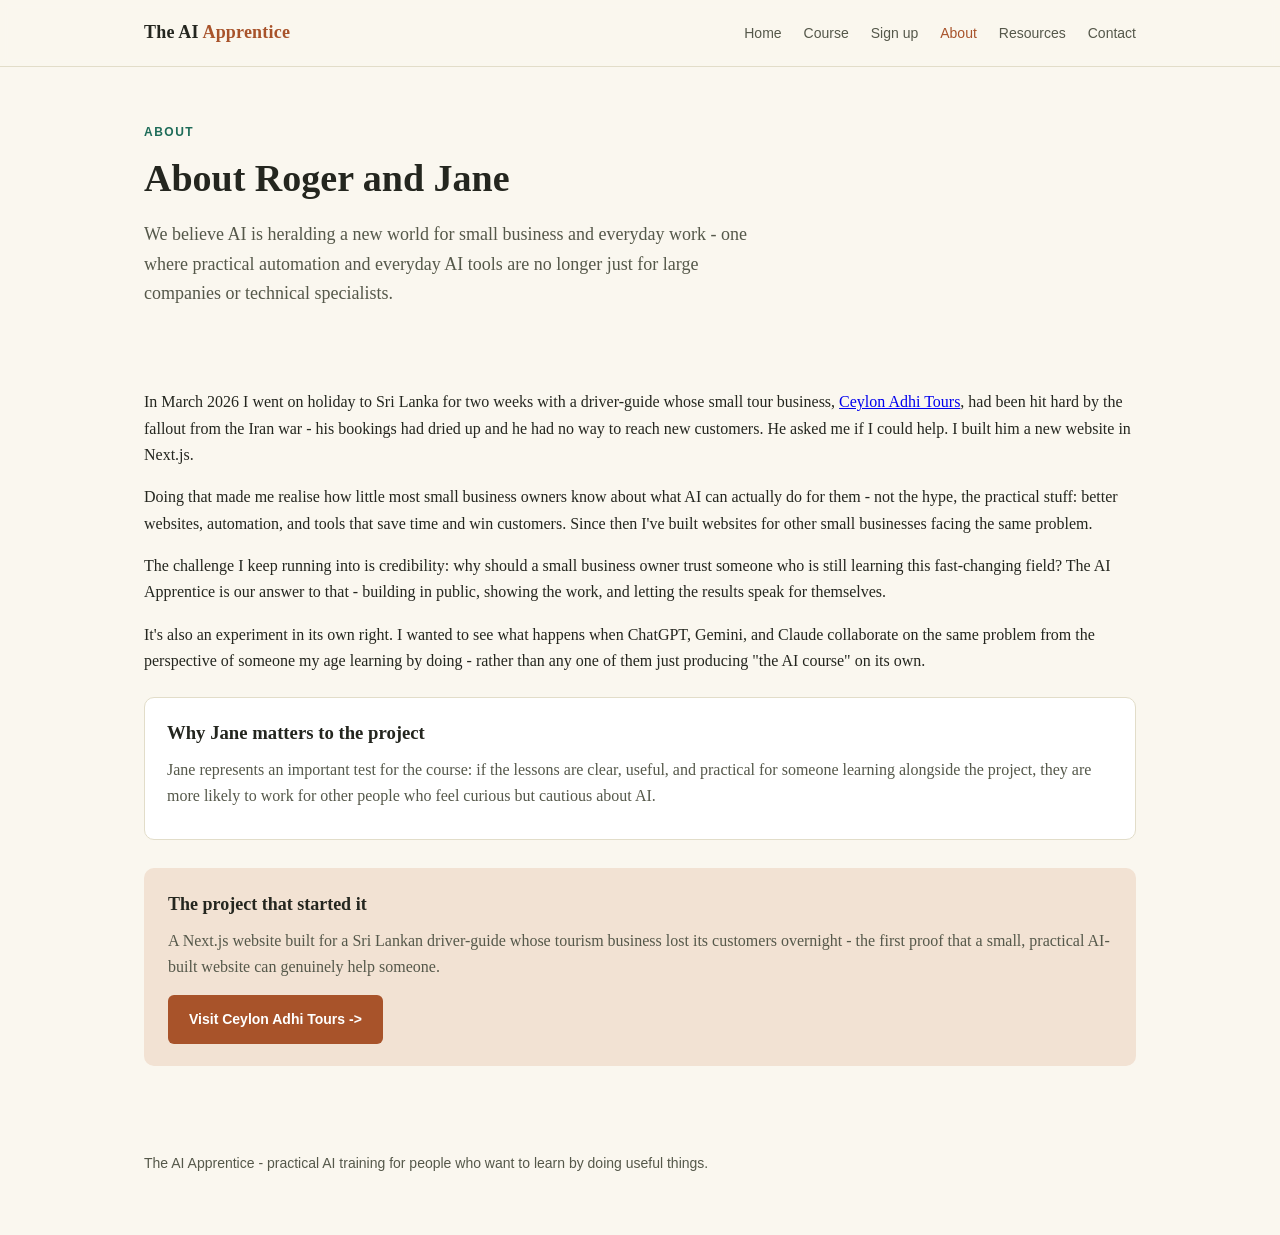
==== about.html @ 132ba8b7 "Add files via upload" ====
<!DOCTYPE html>
<html lang="en">
<head>
<meta charset="UTF-8">
<meta name="viewport" content="width=device-width, initial-scale=1.0">
<title>About Roger and Jane - The AI Apprentice</title>
<meta name="description" content="About the people behind The AI Apprentice.">
<link rel="stylesheet" href="styles.css">
</head>
<body>

<header class="site">
  <div class="wrap">
    <a class="brand" href="index.html">The AI <span>Apprentice</span></a>
    <nav>
      <a href="index.html">Home</a>
      <a href="course.html">Course</a>
      <a href="signup.html">Sign up</a>
      <a href="about.html" class="active">About</a>
      <a href="resources.html">Resources</a>
      <a href="contact.html">Contact</a>
    </nav>
  </div>
</header>

<div class="wrap">

  <section class="hero" style="border-top:none;">
    <div class="eyebrow">About</div>
    <h1>About Roger and Jane</h1>
    <p class="lede">
      We believe AI is heralding a new world for small business and everyday work - one where
      practical automation and everyday AI tools are no longer just for large companies
      or technical specialists.
    </p>
  </section>

  <section style="border-top:none; padding-top:0;">
    <p>
      In March 2026 I went on holiday to Sri Lanka for two weeks with a driver-guide
      whose small tour business, <a href="https://www.ceylonadhitours.com" target="_blank" rel="noopener">Ceylon Adhi Tours</a>,
      had been hit hard by the fallout from the Iran war - his bookings had dried up and
      he had no way to reach new customers. He asked me if I could help. I built him a
      new website in Next.js.
    </p>
    <p>
      Doing that made me realise how little most small business owners know about what
      AI can actually do for them - not the hype, the practical stuff: better websites,
      automation, and tools that save time and win customers. Since then I've built
      websites for other small businesses facing the same problem.
    </p>
    <p>
      The challenge I keep running into is credibility: why should a small business
      owner trust someone who is still learning this fast-changing field? The AI
      Apprentice is our answer to that - building in public, showing the work, and
      letting the results speak for themselves.
    </p>
    <p>
      It's also an experiment in its own right. I wanted to see what happens when
      ChatGPT, Gemini, and Claude collaborate on the same problem from the perspective
      of someone my age learning by doing - rather than any one of them just producing
      "the AI course" on its own.
    </p>

    <div class="note-panel">
      <h3>Why Jane matters to the project</h3>
      <p>
        Jane represents an important test for the course: if the lessons are clear, useful,
        and practical for someone learning alongside the project, they are more likely to
        work for other people who feel curious but cautious about AI.
      </p>
    </div>

    <div class="callout" style="margin-top: 28px;">
      <h3>The project that started it</h3>
      <p>
        A Next.js website built for a Sri Lankan driver-guide whose tourism business
        lost its customers overnight - the first proof that a small, practical AI-built
        website can genuinely help someone.
      </p>
      <a class="btn btn-primary" href="https://www.ceylonadhitours.com" target="_blank" rel="noopener">Visit Ceylon Adhi Tours -></a>
    </div>
  </section>

</div>

<footer>
  <div class="wrap">The AI Apprentice - practical AI training for people who want to learn by doing useful things.</div>
</footer>

</body>
</html>
---- styles.css ----
:root {
  --ink: #24261f;
  --ink-soft: #55584a;
  --paper: #faf7ef;
  --paper-raised: #ffffff;
  --line: #e2ddc9;
  --accent: #a8532a;
  --accent-soft: #f2e2d3;
  --teal: #1d6b58;
  --teal-soft: #e1f0e9;
}
* { box-sizing: border-box; }
body {
  margin: 0;
  background: var(--paper);
  color: var(--ink);
  font-family: -apple-system, BlinkMacSystemFont, "Segoe UI", Georgia, serif;
  line-height: 1.65;
}
.wrap { max-width: 1040px; margin: 0 auto; padding: 0 24px; }
.wrap > p, .wrap > .section-intro { max-width: 700px; }

header.site {
  border-bottom: 1px solid var(--line);
  padding: 18px 0;
  position: sticky;
  top: 0;
  background: rgba(250, 247, 239, 0.94);
  backdrop-filter: blur(4px);
  z-index: 10;
}
header.site .wrap { display: flex; align-items: center; justify-content: space-between; flex-wrap: wrap; gap: 10px; }
.brand { font-weight: 700; font-size: 18px; letter-spacing: 0.2px; color: var(--ink); text-decoration: none; }
.brand span { color: var(--accent); }
nav a {
  color: var(--ink-soft);
  text-decoration: none;
  font-size: 14px;
  margin-left: 18px;
  font-family: -apple-system, BlinkMacSystemFont, "Segoe UI", sans-serif;
}
nav a:hover, nav a.active { color: var(--accent); }

.hero { padding: 56px 0 36px; }
.hero-split { padding: 58px 0 44px; border-top: none; }
.hero-grid {
  display: grid;
  grid-template-columns: minmax(0, 0.9fr) minmax(320px, 1.1fr);
  gap: 38px;
  align-items: center;
}
.hero-copy { max-width: 560px; }
.hero-media img {
  width: 100%;
  display: block;
  border-radius: 10px;
  border: 1px solid var(--line);
  aspect-ratio: 16 / 10;
  object-fit: cover;
}
.eyebrow {
  font-family: -apple-system, BlinkMacSystemFont, "Segoe UI", sans-serif;
  text-transform: uppercase;
  letter-spacing: 1.5px;
  font-size: 12px;
  color: var(--teal);
  font-weight: 600;
  margin-bottom: 14px;
}
h1 { font-size: 38px; line-height: 1.2; margin: 0 0 18px; }
.lede { font-size: 18px; color: var(--ink-soft); max-width: 620px; margin: 0 0 28px; }
.cta-row { display: flex; gap: 12px; flex-wrap: wrap; }
.btn {
  font-family: -apple-system, BlinkMacSystemFont, "Segoe UI", sans-serif;
  display: inline-block;
  padding: 12px 20px;
  border-radius: 6px;
  text-decoration: none;
  font-size: 14px;
  font-weight: 600;
  border: 1px solid transparent;
  cursor: pointer;
}
.btn-primary { background: var(--accent); color: #fff; }
.btn-ghost { border: 1px solid var(--line); color: var(--ink); background: transparent; }
.hero-points {
  display: flex;
  flex-wrap: wrap;
  gap: 8px;
  margin-top: 18px;
}
.hero-points span {
  font-family: -apple-system, BlinkMacSystemFont, "Segoe UI", sans-serif;
  font-size: 13px;
  border: 1px solid var(--line);
  background: var(--paper-raised);
  border-radius: 999px;
  padding: 6px 10px;
  color: var(--ink-soft);
}

section { padding: 46px 0; border-top: 1px solid var(--line); }
h2 { font-size: 25px; margin: 0 0 8px; }
.section-intro { color: var(--ink-soft); margin: 0 0 30px; max-width: 600px; }

.week {
  background: var(--paper-raised);
  border: 1px solid var(--line);
  border-radius: 10px;
  margin-bottom: 14px;
  overflow: hidden;
}
.week summary {
  cursor: pointer;
  list-style: none;
  padding: 18px 22px;
  display: flex;
  align-items: center;
  justify-content: space-between;
  font-family: -apple-system, BlinkMacSystemFont, "Segoe UI", sans-serif;
}
.week summary::-webkit-details-marker { display: none; }
.week-title { display: flex; align-items: center; gap: 14px; }
.week-num {
  background: var(--accent-soft);
  color: var(--accent);
  font-weight: 700;
  font-size: 13px;
  width: 30px; height: 30px;
  border-radius: 50%;
  display: flex; align-items: center; justify-content: center;
  flex-shrink: 0;
}
.week-title strong { font-size: 16px; }
.chevron { color: var(--ink-soft); font-size: 13px; transition: transform 0.15s; }
.week[open] .chevron { transform: rotate(90deg); }
.week-body { padding: 0 22px 22px 66px; }
.week-body h4 {
  font-family: -apple-system, BlinkMacSystemFont, "Segoe UI", sans-serif;
  font-size: 12px;
  text-transform: uppercase;
  letter-spacing: 0.8px;
  color: var(--ink-soft);
  margin: 16px 0 6px;
}
.week-body p, .week-body li { margin: 0 0 4px; font-size: 15px; }
.week-body ul { margin: 0 0 8px; padding-left: 20px; }
.project-box {
  background: var(--teal-soft);
  border-radius: 8px;
  padding: 12px 16px;
  margin-top: 14px;
  font-size: 14.5px;
}
.project-box b { color: var(--teal); }

.example-box {
  background: var(--accent-soft);
  border-radius: 8px;
  padding: 12px 16px;
  margin-top: 14px;
  font-size: 14.5px;
}
.example-box b { color: var(--accent); display: block; margin-bottom: 4px; }
.example-box .before { color: var(--ink-soft); }
.example-box .after { margin-top: 8px; }
.example-box hr { border: none; border-top: 1px dashed var(--line); margin: 10px 0; }

.worksheet-box {
  background: var(--paper-raised);
  border: 1px dashed var(--line);
  border-radius: 8px;
  padding: 12px 16px;
  margin-top: 14px;
  font-size: 14.5px;
}
.worksheet-box b { color: var(--teal); display: block; margin-bottom: 6px; }
.worksheet-box ol { margin: 0; padding-left: 20px; }
.worksheet-box li { margin-bottom: 6px; }

.code-block {
  background: #f1efe8;
  border: 1px solid var(--line);
  border-radius: 6px;
  padding: 10px 14px;
  font-family: ui-monospace, SFMono-Regular, Menlo, Consolas, monospace;
  font-size: 12.5px;
  white-space: pre-wrap;
  margin: 8px 0;
  color: var(--ink);
  overflow-x: auto;
}

.callout {
  background: var(--accent-soft);
  border-radius: 10px;
  padding: 22px 24px;
  margin-top: 8px;
}
.callout h3 { margin: 0 0 8px; font-size: 18px; }
.callout p { margin: 0 0 14px; color: var(--ink-soft); }
.callout a.btn-primary { display: inline-block; }

.card-grid { display: grid; grid-template-columns: repeat(auto-fit, minmax(200px, 1fr)); gap: 14px; }
.card {
  background: var(--paper-raised);
  border: 1px solid var(--line);
  border-radius: 10px;
  padding: 18px 20px;
}
.card .week-num { margin-bottom: 10px; }
.card h4 { margin: 0 0 6px; font-size: 15px; }
.card p { margin: 0; font-size: 13.5px; color: var(--ink-soft); }

.outcome-grid {
  display: grid;
  grid-template-columns: repeat(auto-fit, minmax(260px, 1fr));
  gap: 12px;
}
.outcome {
  background: var(--paper-raised);
  border: 1px solid var(--line);
  border-radius: 8px;
  padding: 15px 17px;
}
.outcome b {
  display: block;
  margin-bottom: 4px;
  color: var(--ink);
}
.outcome span {
  color: var(--ink-soft);
  font-size: 14px;
}

.steps {
  display: grid;
  grid-template-columns: repeat(auto-fit, minmax(180px, 1fr));
  gap: 12px;
}
.steps div {
  background: var(--paper-raised);
  border: 1px solid var(--line);
  border-radius: 8px;
  padding: 16px;
}
.steps span {
  display: inline-flex;
  width: 30px;
  height: 30px;
  align-items: center;
  justify-content: center;
  border-radius: 50%;
  background: var(--teal-soft);
  color: var(--teal);
  font-weight: 700;
  margin-bottom: 10px;
}
.steps b { display: block; margin-bottom: 4px; }
.steps p { margin: 0; color: var(--ink-soft); font-size: 14px; }

.story-panel {
  display: grid;
  grid-template-columns: minmax(0, 1.2fr) minmax(260px, 0.8fr);
  gap: 24px;
  align-items: start;
}
.proof-box, .note-panel, .contact-card {
  background: var(--paper-raised);
  border: 1px solid var(--line);
  border-radius: 10px;
  padding: 20px 22px;
}
.proof-box b { color: var(--teal); display: block; margin-bottom: 8px; }
.proof-box p, .note-panel p, .contact-card p { margin: 0 0 10px; color: var(--ink-soft); }
.note-panel { margin-top: 22px; }
.note-panel h3, .contact-card h3 { margin: 0 0 8px; }
.final-cta { margin-top: 0; }

.journal-entry { border-bottom: 1px solid var(--line); padding: 26px 0; }
.journal-entry:last-child { border-bottom: none; }
.journal-date {
  font-family: -apple-system, BlinkMacSystemFont, "Segoe UI", sans-serif;
  font-size: 12.5px; color: var(--teal); font-weight: 600; letter-spacing: 0.3px; text-transform: uppercase;
}
.journal-entry h3 { margin: 6px 0 8px; font-size: 20px; }
.journal-entry p { margin: 0 0 10px; color: var(--ink-soft); }
.journal-empty { color: var(--ink-soft); font-style: italic; padding: 12px 0; }

.prompt-list { list-style: none; margin: 0; padding: 0; }
.prompt-list li {
  background: var(--paper-raised);
  border: 1px solid var(--line);
  border-radius: 8px;
  padding: 14px 18px;
  margin-bottom: 10px;
  font-size: 15px;
}
.prompt-list li b { display: block; font-size: 12px; text-transform: uppercase; letter-spacing: 0.6px; color: var(--teal); margin-bottom: 4px; font-family: -apple-system, BlinkMacSystemFont, "Segoe UI", sans-serif; }
.prompt-list li span { display: block; color: var(--ink); }

form.signup-form { max-width: 420px; }
form.signup-form label {
  display: block; font-size: 13px; color: var(--ink-soft); margin: 16px 0 6px;
  font-family: -apple-system, BlinkMacSystemFont, "Segoe UI", sans-serif;
}
form.signup-form input {
  width: 100%; padding: 11px 14px; border-radius: 6px; border: 1px solid var(--line);
  font-size: 15px; background: var(--paper-raised); color: var(--ink);
}
form.signup-form select {
  width: 100%; padding: 11px 14px; border-radius: 6px; border: 1px solid var(--line);
  font-size: 15px; background: var(--paper-raised); color: var(--ink);
}
form.signup-form button { margin-top: 20px; }
.form-note {
  font-size: 13px; color: var(--ink-soft); margin-top: 14px;
  background: var(--accent-soft); padding: 10px 14px; border-radius: 8px;
}

.signup-layout, .contact-layout {
  display: grid;
  grid-template-columns: minmax(0, 1fr) minmax(320px, 420px);
  gap: 34px;
  align-items: start;
}
.signup-form {
  background: var(--paper-raised);
  border: 1px solid var(--line);
  border-radius: 10px;
  padding: 22px;
}
.signup-benefits {
  display: grid;
  gap: 10px;
  margin-top: 24px;
}
.signup-benefits div {
  background: var(--paper-raised);
  border: 1px solid var(--line);
  border-radius: 8px;
  padding: 12px 14px;
}
.signup-benefits b { display: block; }
.signup-benefits span { color: var(--ink-soft); font-size: 14px; }

footer {
  padding: 40px 0 60px;
  color: var(--ink-soft);
  font-size: 14px;
  font-family: -apple-system, BlinkMacSystemFont, "Segoe UI", sans-serif;
}
footer a { color: var(--accent); }

@media (max-width: 600px) {
  h1 { font-size: 28px; }
  .week-body { padding-left: 22px; }
  nav a { margin-left: 12px; font-size: 13px; }
}

@media (max-width: 820px) {
  .hero-grid, .story-panel, .signup-layout, .contact-layout {
    grid-template-columns: 1fr;
  }
  .hero-split { padding-top: 34px; }
}
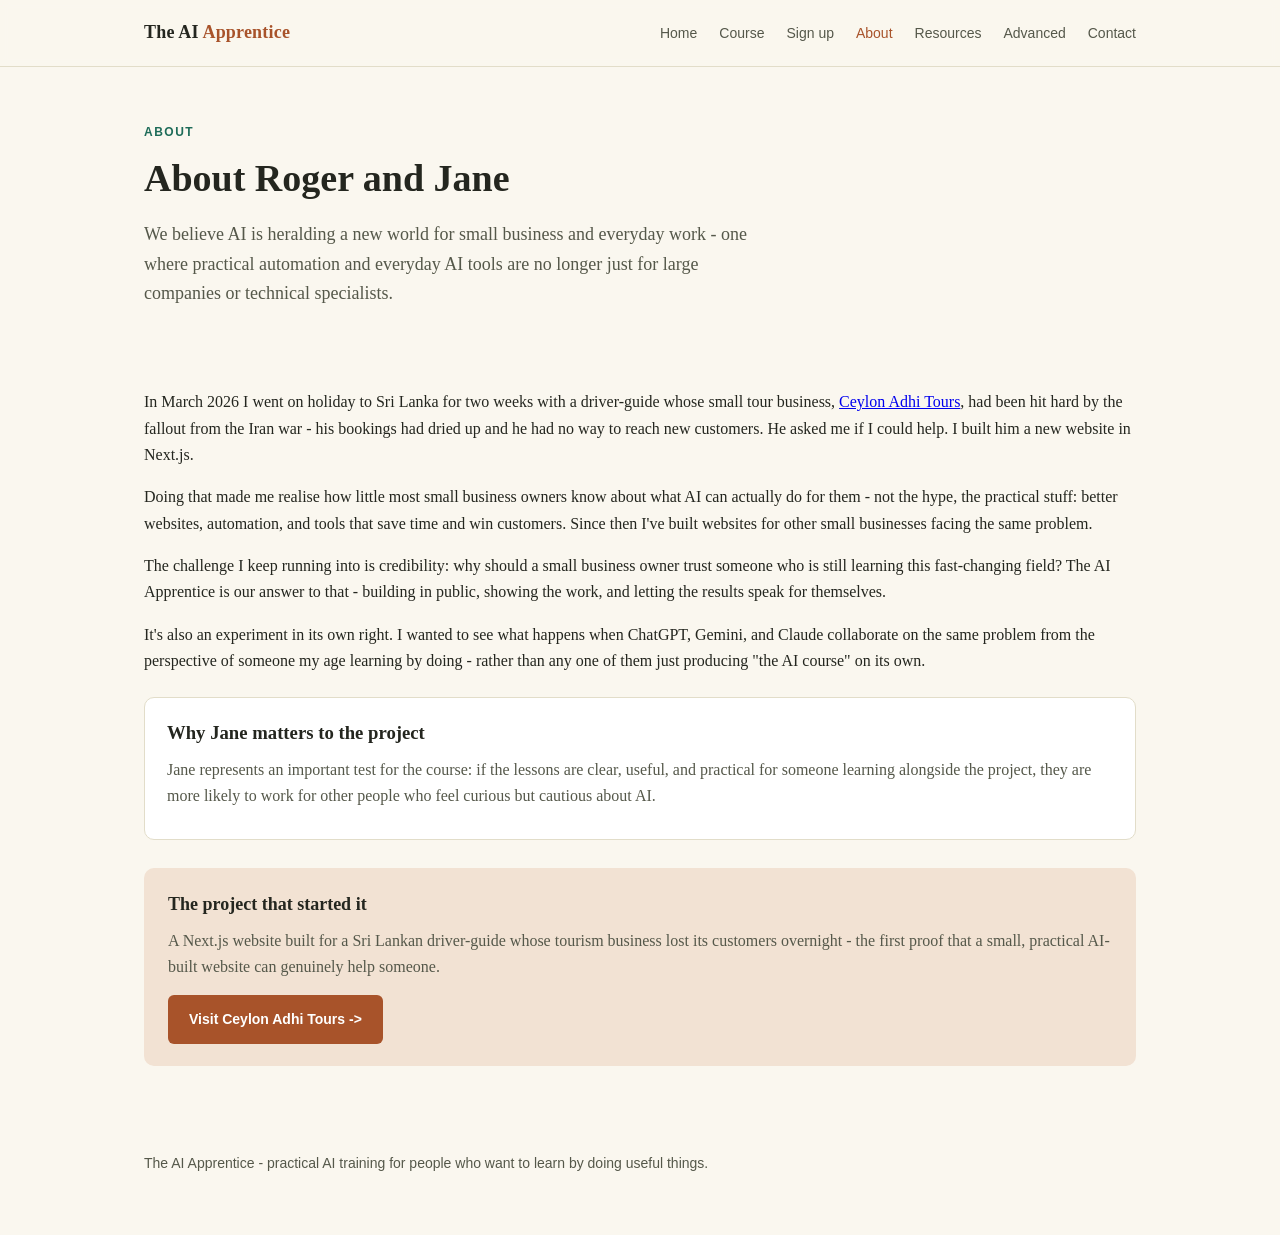
==== commit 90c7e7d3: "Add files via upload" ====
--- a/about.html
+++ b/about.html
@@ -18,6 +18,7 @@
       <a href="signup.html">Sign up</a>
       <a href="about.html" class="active">About</a>
       <a href="resources.html">Resources</a>
+      <a href="advanced.html">Advanced</a>
       <a href="contact.html">Contact</a>
     </nav>
   </div>
--- a/styles.css
+++ b/styles.css
@@ -276,6 +276,38 @@
 .note-panel { margin-top: 22px; }
 .note-panel h3, .contact-card h3 { margin: 0 0 8px; }
 .final-cta { margin-top: 0; }
+.section-action { margin-top: 18px; }
+
+.milestone-grid {
+  display: grid;
+  grid-template-columns: repeat(auto-fit, minmax(220px, 1fr));
+  gap: 14px;
+}
+.milestone-grid article {
+  background: var(--paper-raised);
+  border: 1px solid var(--line);
+  border-radius: 10px;
+  padding: 18px 20px;
+}
+.milestone-grid article span {
+  display: inline-block;
+  font-family: -apple-system, BlinkMacSystemFont, "Segoe UI", sans-serif;
+  font-size: 12px;
+  text-transform: uppercase;
+  letter-spacing: 0.7px;
+  color: var(--teal);
+  font-weight: 700;
+  margin-bottom: 8px;
+}
+.milestone-grid article h3 {
+  margin: 0 0 6px;
+  font-size: 18px;
+}
+.milestone-grid article p {
+  margin: 0;
+  color: var(--ink-soft);
+  font-size: 14px;
+}
 
 .journal-entry { border-bottom: 1px solid var(--line); padding: 26px 0; }
 .journal-entry:last-child { border-bottom: none; }
